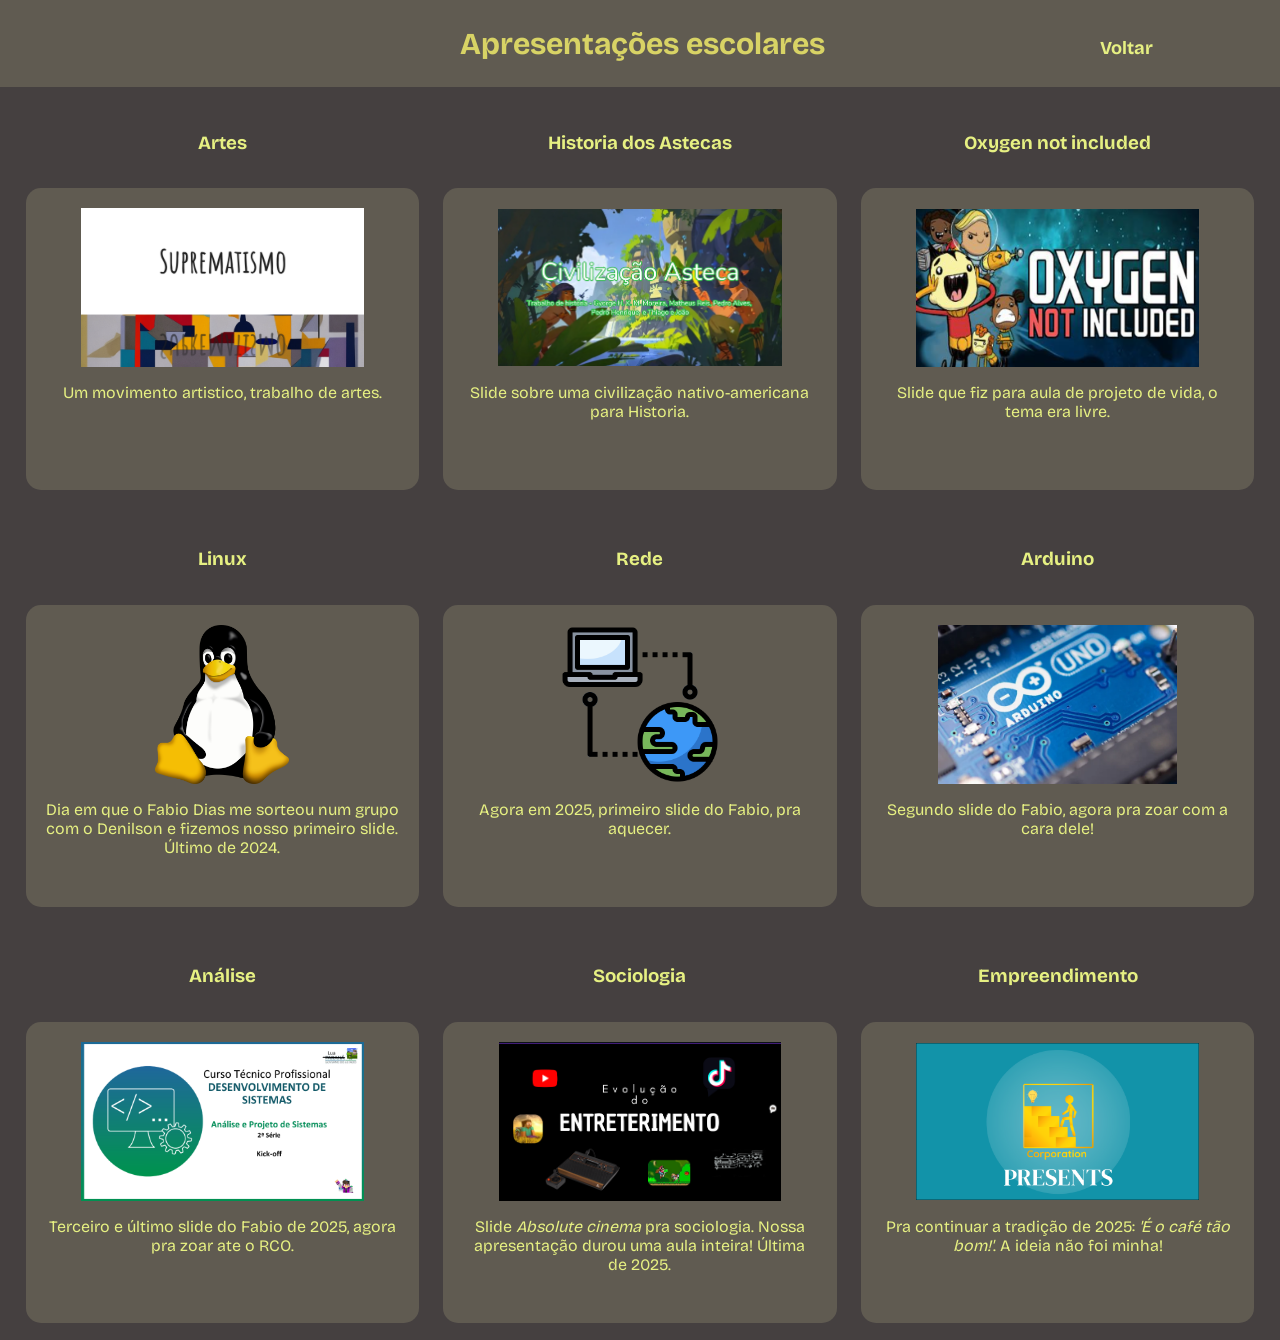
==== index.html @ 07267a41 "recss2" ====
<!DOCTYPE html>
<html lang="pt-br">
<head>
    <meta charset="UTF-8">
    <meta http-equiv="X-UA-Compatible" content="IE=edge">
    <meta name="viewport" content="width=device-width, initial-scale=1.0">
    <link rel="stylesheet" href="./style.css">
    <link rel="shortcut icon" href="https://gyorge-escola.github.io/imgs/logo.png">
    <link rel="preconnect" href="https://fonts.googleapis.com">
    <link rel="preconnect" href="https://fonts.gstatic.com" crossorigin>
    <link href="https://fonts.googleapis.com/css2?family=Bricolage+Grotesque:opsz,wght@12..96,200..800&display=swap" rel="stylesheet">
    <title>Apresentações</title>
</head>
<body>
    <header>Apresentações escolares <a id="home" href="https://gyorge-escola.github.io/">Voltar</a></header>
    <div id="grid">
    </div>
    <script>
        const titulos = [
            "Artes",
            "Historia dos Astecas",
            "Oxygen not included",
            "Linux",
            "Rede",
            "Arduino",
            "Análise",
            "Sociologia",
            "Empreendimento"
        ]
        const thumbs = [
            "arte.png",
            "asteca.png",
            "oni.png",
            "tux.png",
            "rede.png",
            "arduino.png",
            "analise.png",
            "sociologia.png",
            "empreendimento.png"
        ]
        const descricoes = [
            "Um movimento artistico, trabalho de artes.",
            "Slide sobre uma civilização nativo-americana para Historia.",
            "Slide que fiz para aula de projeto de vida, o tema era livre.",
            "Dia em que o Fabio Dias me sorteou num grupo com o Denilson e fizemos nosso primeiro slide. Último de 2024.",
            "Agora em 2025, primeiro slide do Fabio, pra aquecer.",
            "Segundo slide do Fabio, agora pra zoar com a cara dele!",
            "Terceiro e último slide do Fabio de 2025, agora pra zoar ate o RCO.",
            "Slide <em>Absolute cinema</em> pra sociologia. Nossa apresentação durou uma aula inteira! Última de 2025.",
            "Pra continuar a tradição de 2025: <em>'É o café tão bom!'</em>. A ideia não foi minha!",
        ]
        const links = [
            "https://docs.google.com/presentation/d/1f94IbzAib7RbrWWYk38sc-jfS3DnVcFuy_rPTwTYamw/edit?usp=sharing",
            "https://www.canva.com/design/DAGInUdtdo0/4Sky4U5C7XPAbn4J5yuI_g/view?utm_content=DAGInUdtdo0&utm_campaign=designshare&utm_medium=link2&utm_source=uniquelinks&utlId=hb396ca0690",
            "https://docs.google.com/presentation/d/1gi2H9zjzlhCpzqM5HxHHbAoIljH5sOtegU4ijX4jF2Y/edit?usp=sharing",
            "https://www.canva.com/design/DAGRsjmzT1A/jLSXsGEoaP23cXOy7Hua4g/edit?utm_content=DAGRsjmzT1A&utm_campaign=designshare&utm_medium=link2&utm_source=sharebutton",
            "https://www.canva.com/design/DAGqP3mgAeQ/i2Mkzj7LQB6U6unLHA0Euw/view?utm_content=DAGqP3mgAeQ&utm_campaign=designshare&utm_medium=link2&utm_source=uniquelinks&utlId=h4ceb4110d6",
            "https://www.canva.com/design/DAGyuIItyVo/zcEVIkOl3DgfBzdNuLAszw/view?utm_content=DAGyuIItyVo&utm_campaign=designshare&utm_medium=link2&utm_source=uniquelinks&utlId=h80e579f3dc",
            "https://www.canva.com/design/DAG2cEm5t6M/AdF_0CV5Pp2mBhx6rB0wJw/view?utm_content=DAG2cEm5t6M&utm_campaign=designshare&utm_medium=link2&utm_source=uniquelinks&utlId=h2308106337",
            "https://www.canva.com/design/DAG0dmjzbxw/I4VF8IuiXOH5r2sSR-ajYA/view?utm_content=DAG0dmjzbxw&utm_campaign=designshare&utm_medium=link2&utm_source=uniquelinks&utlId=he3ab4c1876",
            "https://www.canva.com/design/DAHCF4HsY-o/_F5vEv7NCRwFXZ1U18ThYw/edit?utm_content=DAHCF4HsY-o&utm_campaign=designshare&utm_medium=link2&utm_source=sharebutton",
        ]
        const divumlayot = document.getElementById("grid")

        for (let i = 0; i < titulos.length; i++) {
            const titulo = titulos[i]
            const thumb = thumbs[i]
            const descricao = descricoes[i]
            const link = links[i]
            
            divumlayot.innerHTML += `
            <div id="${titulo}" class="bloco">
                <h3>${titulo}</h3>
                <a href="${link}">
                    <div id="${titulo}" class="subloco">
                        <img src="./thumbs/${thumb}" alt="">
                        <p class="descri">${descricao}</p>
                    </div>
                </a>
            </div>
            `
        }
    </script>
</body>
</html>
---- style.css ----
/* Definição */

:root {
    --header: rgb(96, 91, 81);
    --texto: rgb(230, 240, 130);
    --caixas: rgb(96, 91, 81);
    --titulo: rgb(216, 211, 101);
    --background: rgb(69, 64, 64);
}

/* Geral */

body{
    padding: 0;
    margin: 0;
    color: var(--texto);
    background-color: var(--background);
    font-family: "Bricolage Grotesque", sans-serif;
    font-optical-sizing: auto;
    font-style: normal;
    font-variation-settings: "wdth" 100;
}

header{
    text-align: center;
    font-weight: bold;
    background-color: var(--header);
    color: var(--titulo);
    padding: 2%;
    font-size: 190%;
    padding-left: 28%;
}

a{
    text-decoration: none;
    color: var(--texto);
}

#home{
    font-size: 60%;
    margin-left: 30%;
}

/* Grid principal */

#grid{
    margin: 2%;
    gap: 2%;
    display: grid;
    place-items: center;
    grid-template-columns: repeat(auto-fit, minmax(350px, 1fr));
    box-sizing: border-box;
}

.bloco{
    display: grid;
    grid-template-columns: 1fr;
    text-align: center;
    aspect-ratio: 1/1;
    width: 100%;
}

.subloco{
    display: flex;
    flex-direction: column;
    justify-content: center;
    align-items: center;
    width: 100%;
    box-sizing: border-box;
    padding: 5%;
    transition: all 0.2s ease-in-out;
    background-color: var(--caixas);
    font-size: 100%;
    border-radius: 15px;
}

.subloco:hover{
    margin: -5%;
    width: 110%;
    font-size: 110%;
}

.descri{
    width: 100%;
    text-align: center;
    aspect-ratio: 5/1;
}

img{
    width: 80%;
    aspect-ratio: 16/9;
    object-fit: contain;
}
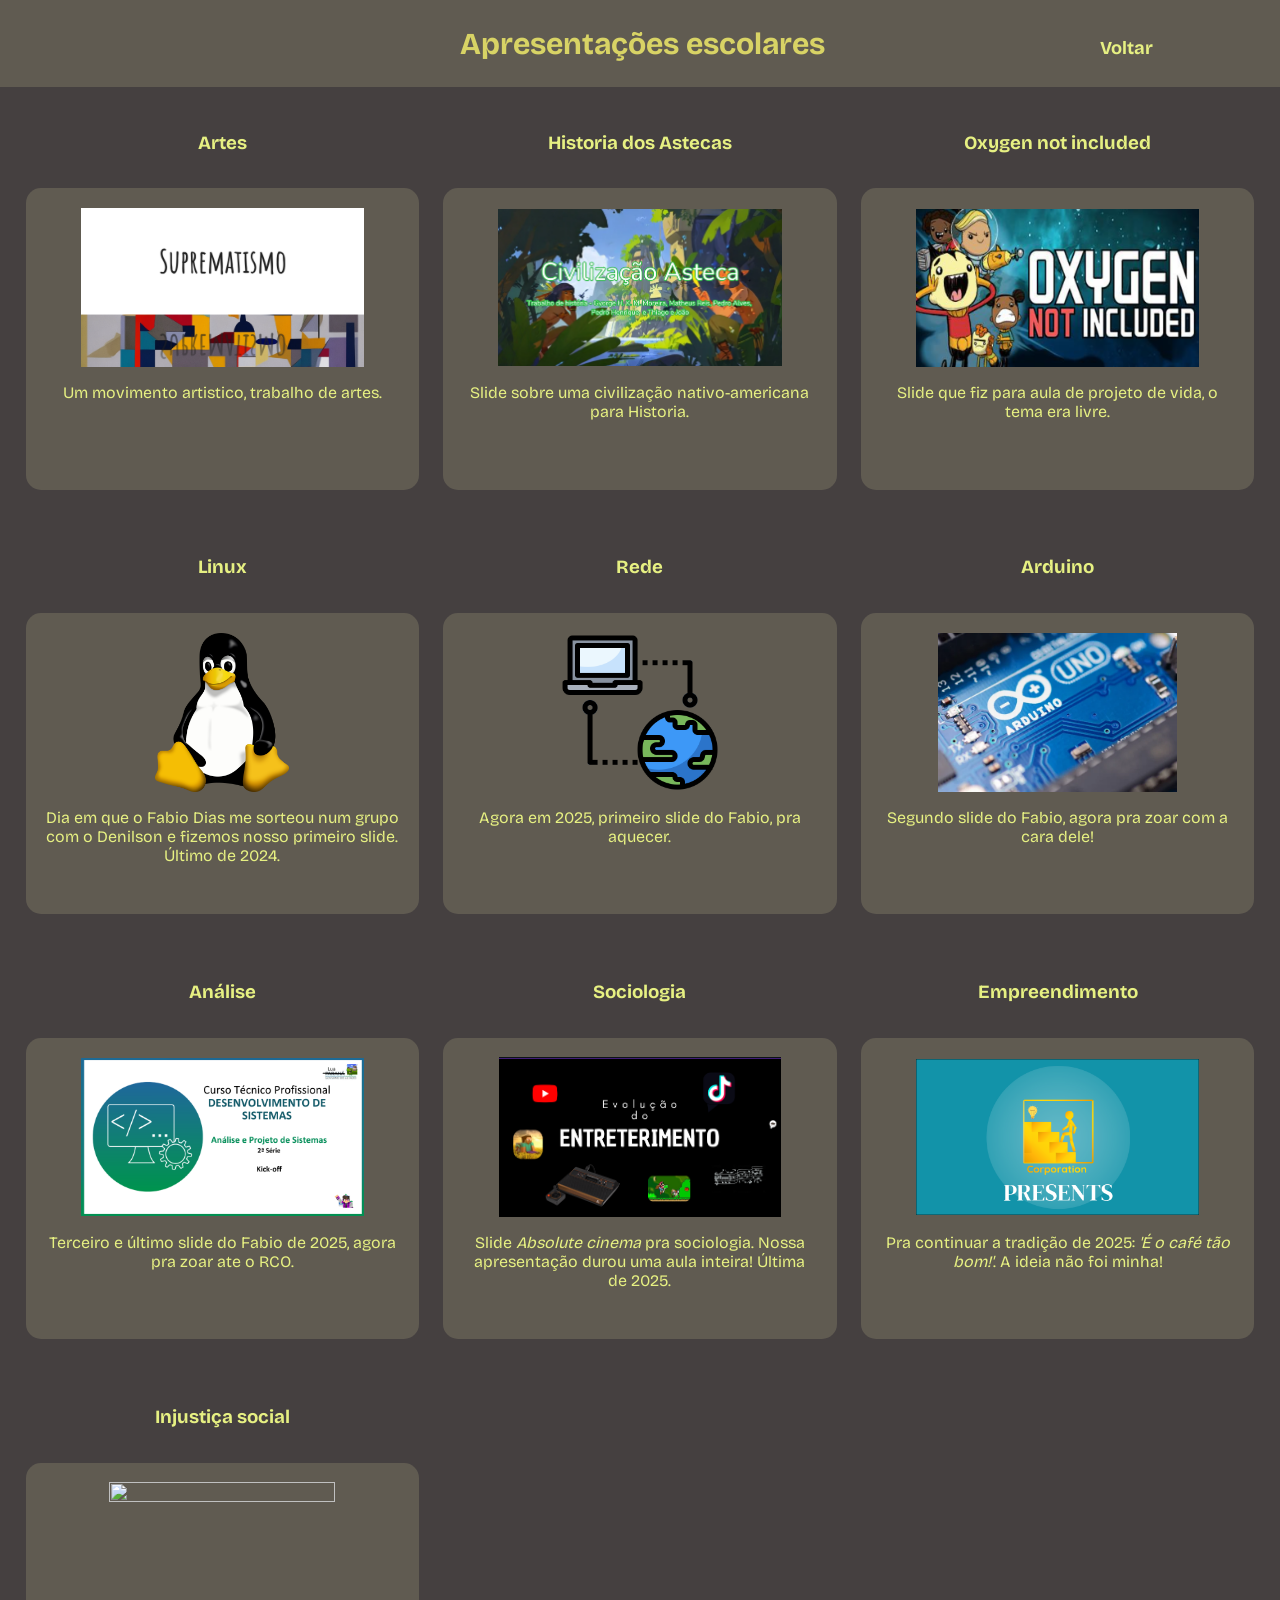
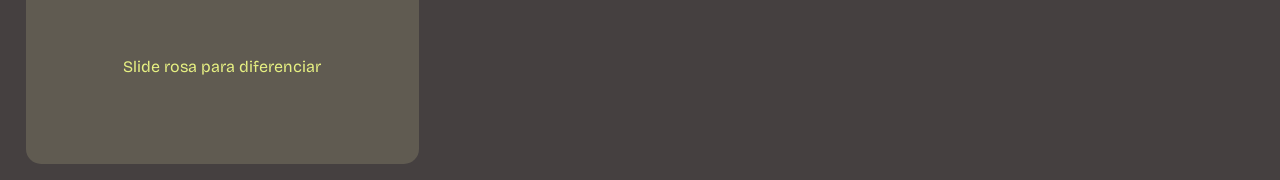
==== commit 82fc9279: "Add new titles, images, descriptions, and links" ====
--- a/index.html
+++ b/index.html
@@ -25,7 +25,8 @@
             "Arduino",
             "Análise",
             "Sociologia",
-            "Empreendimento"
+            "Empreendimento",
+            "Injustiça social"
         ]
         const thumbs = [
             "arte.png",
@@ -36,7 +37,8 @@
             "arduino.png",
             "analise.png",
             "sociologia.png",
-            "empreendimento.png"
+            "empreendimento.png",
+            "injustiça.png"
         ]
         const descricoes = [
             "Um movimento artistico, trabalho de artes.",
@@ -48,6 +50,7 @@
             "Terceiro e último slide do Fabio de 2025, agora pra zoar ate o RCO.",
             "Slide <em>Absolute cinema</em> pra sociologia. Nossa apresentação durou uma aula inteira! Última de 2025.",
             "Pra continuar a tradição de 2025: <em>'É o café tão bom!'</em>. A ideia não foi minha!",
+            "Slide rosa para diferenciar"
         ]
         const links = [
             "https://docs.google.com/presentation/d/1f94IbzAib7RbrWWYk38sc-jfS3DnVcFuy_rPTwTYamw/edit?usp=sharing",
@@ -59,6 +62,7 @@
             "https://www.canva.com/design/DAG2cEm5t6M/AdF_0CV5Pp2mBhx6rB0wJw/view?utm_content=DAG2cEm5t6M&utm_campaign=designshare&utm_medium=link2&utm_source=uniquelinks&utlId=h2308106337",
             "https://www.canva.com/design/DAG0dmjzbxw/I4VF8IuiXOH5r2sSR-ajYA/view?utm_content=DAG0dmjzbxw&utm_campaign=designshare&utm_medium=link2&utm_source=uniquelinks&utlId=he3ab4c1876",
             "https://www.canva.com/design/DAHCF4HsY-o/_F5vEv7NCRwFXZ1U18ThYw/edit?utm_content=DAHCF4HsY-o&utm_campaign=designshare&utm_medium=link2&utm_source=sharebutton",
+            "https://canva.link/nerqxshpy9p4ibs"
         ]
         const divumlayot = document.getElementById("grid")
 
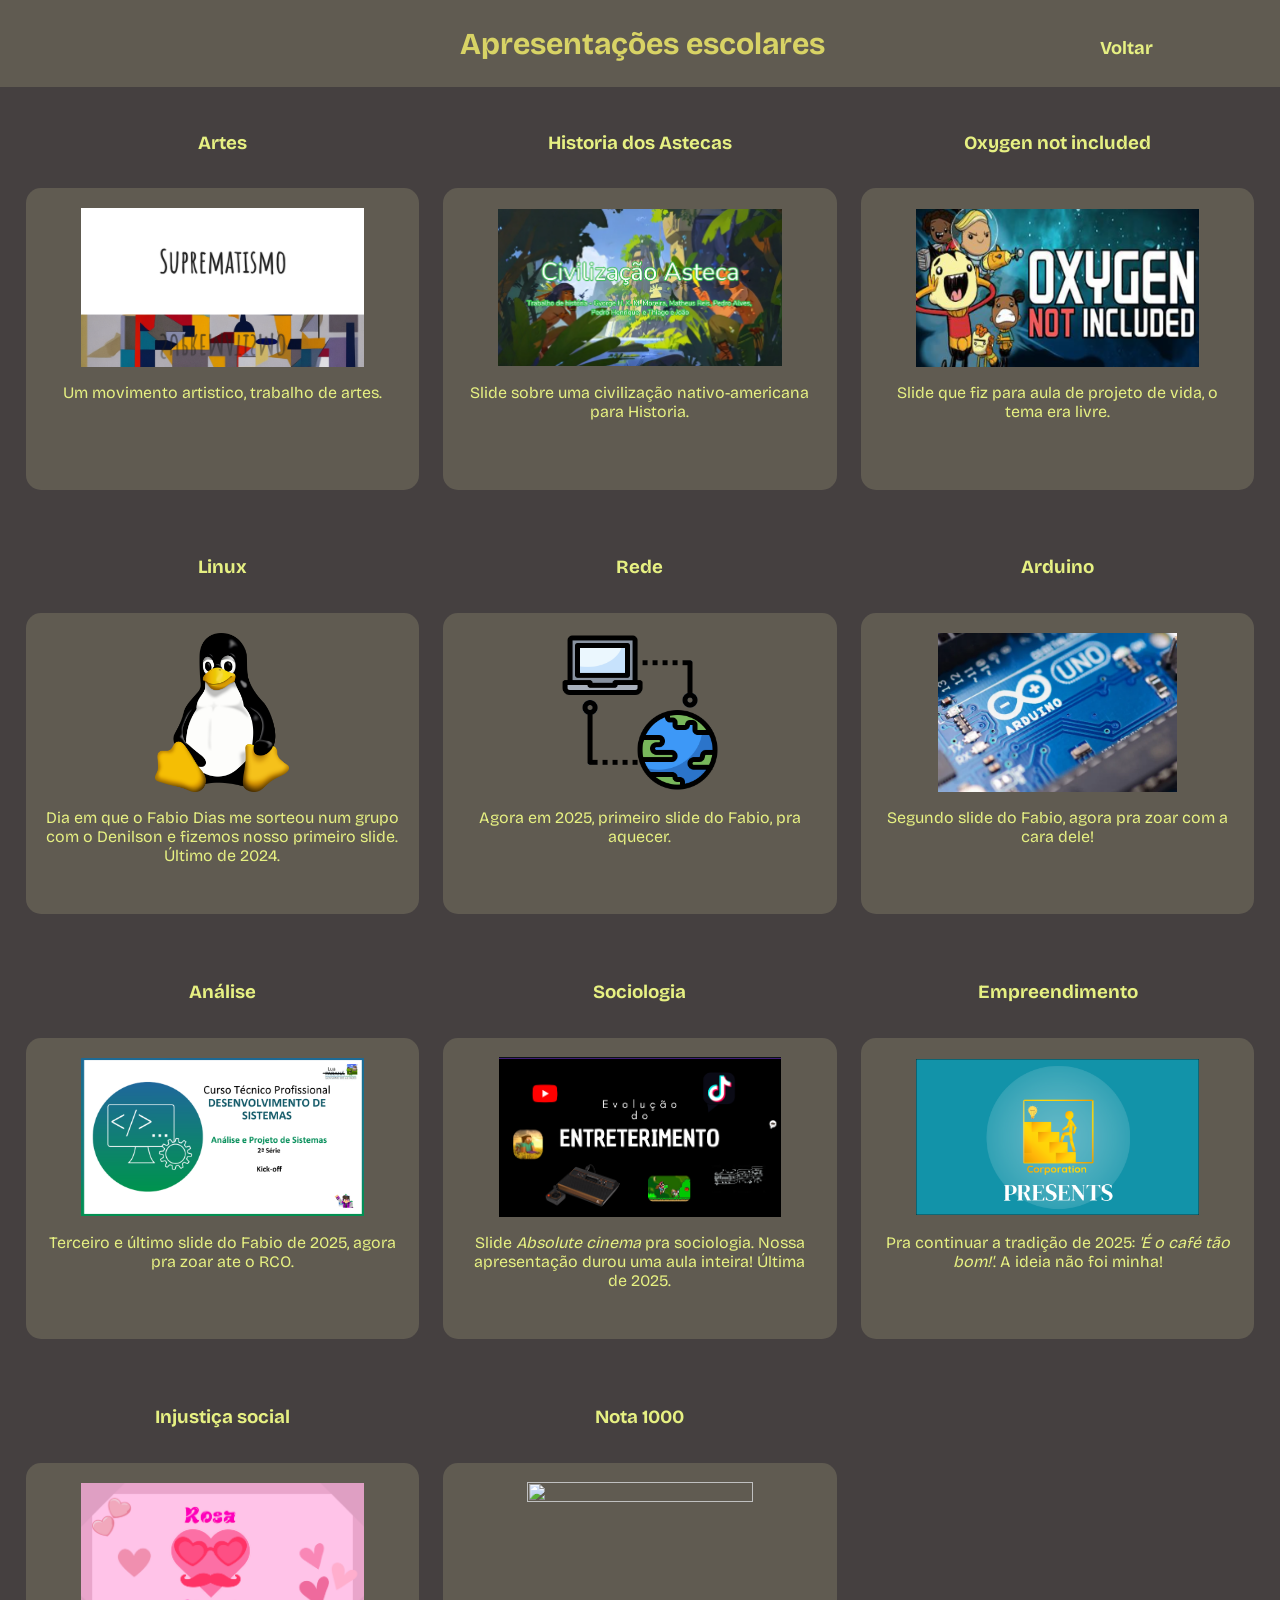
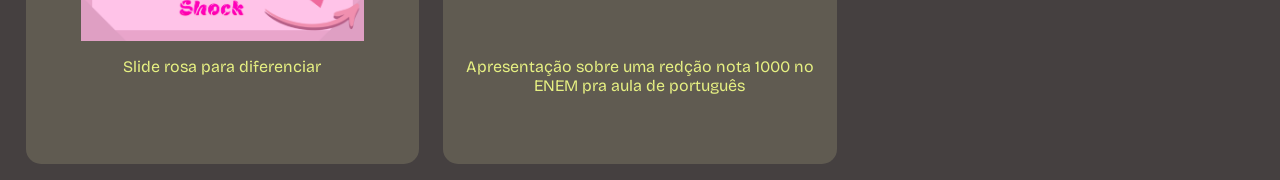
==== commit a0198187: "Add new titles, descriptions, and links in index.html" ====
--- a/index.html
+++ b/index.html
@@ -26,7 +26,8 @@
             "Análise",
             "Sociologia",
             "Empreendimento",
-            "Injustiça social"
+            "Injustiça social",
+            "Nota 1000",
         ]
         const thumbs = [
             "arte.png",
@@ -38,7 +39,8 @@
             "analise.png",
             "sociologia.png",
             "empreendimento.png",
-            "injustiça.png"
+            "injustiça.png",
+            "notamil.png"
         ]
         const descricoes = [
             "Um movimento artistico, trabalho de artes.",
@@ -50,7 +52,8 @@
             "Terceiro e último slide do Fabio de 2025, agora pra zoar ate o RCO.",
             "Slide <em>Absolute cinema</em> pra sociologia. Nossa apresentação durou uma aula inteira! Última de 2025.",
             "Pra continuar a tradição de 2025: <em>'É o café tão bom!'</em>. A ideia não foi minha!",
-            "Slide rosa para diferenciar"
+            "Slide rosa para diferenciar",
+            "Apresentação sobre uma redção nota 1000 no ENEM pra aula de português"
         ]
         const links = [
             "https://docs.google.com/presentation/d/1f94IbzAib7RbrWWYk38sc-jfS3DnVcFuy_rPTwTYamw/edit?usp=sharing",
@@ -62,7 +65,8 @@
             "https://www.canva.com/design/DAG2cEm5t6M/AdF_0CV5Pp2mBhx6rB0wJw/view?utm_content=DAG2cEm5t6M&utm_campaign=designshare&utm_medium=link2&utm_source=uniquelinks&utlId=h2308106337",
             "https://www.canva.com/design/DAG0dmjzbxw/I4VF8IuiXOH5r2sSR-ajYA/view?utm_content=DAG0dmjzbxw&utm_campaign=designshare&utm_medium=link2&utm_source=uniquelinks&utlId=he3ab4c1876",
             "https://www.canva.com/design/DAHCF4HsY-o/_F5vEv7NCRwFXZ1U18ThYw/edit?utm_content=DAHCF4HsY-o&utm_campaign=designshare&utm_medium=link2&utm_source=sharebutton",
-            "https://canva.link/nerqxshpy9p4ibs"
+            "https://canva.link/nerqxshpy9p4ibs",
+            "https://canva.link/lq8n4nn7ctdxj9o"
         ]
         const divumlayot = document.getElementById("grid")
 
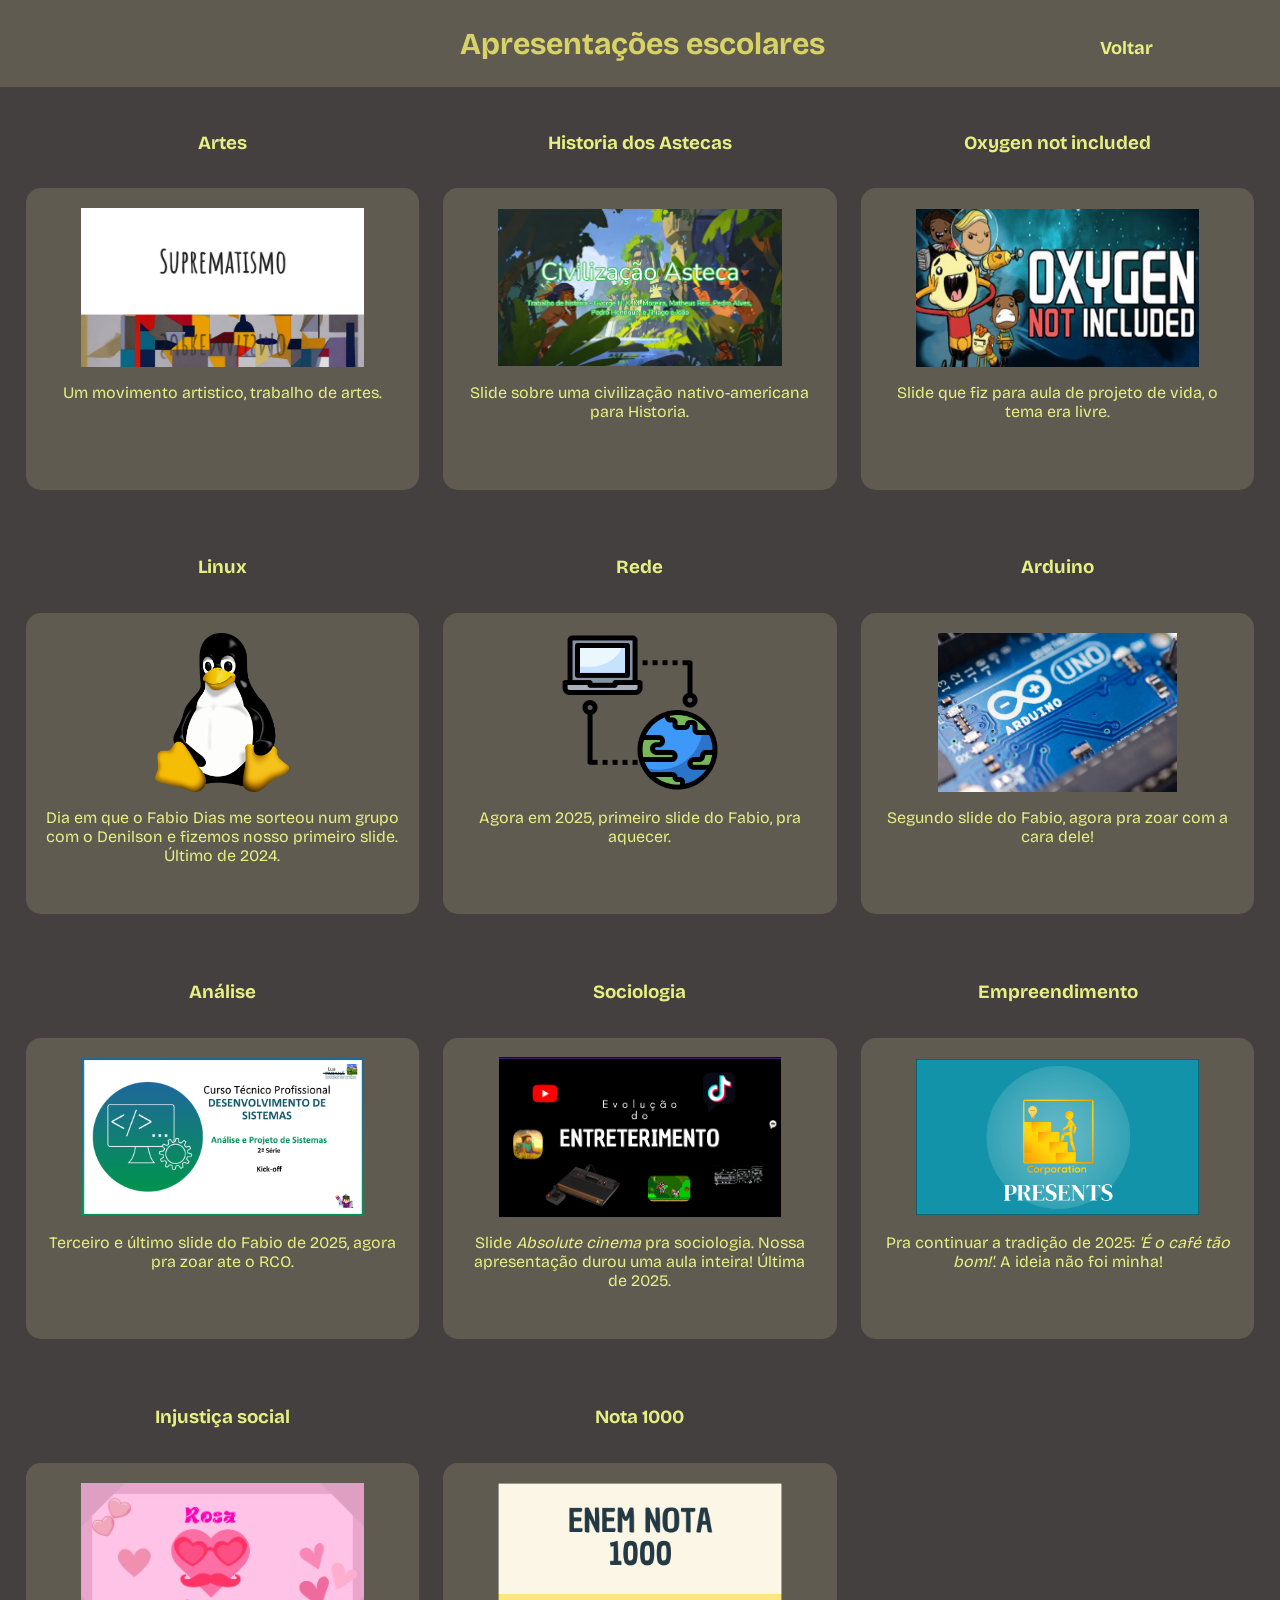
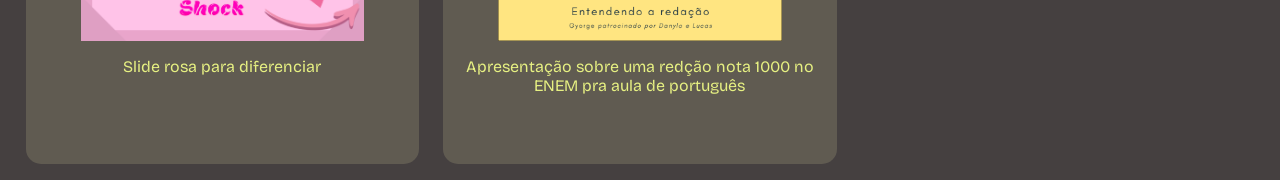
==== commit 3560ed0f: "Update index.html" ====
--- a/index.html
+++ b/index.html
@@ -10,6 +10,7 @@
     <link rel="preconnect" href="https://fonts.gstatic.com" crossorigin>
     <link href="https://fonts.googleapis.com/css2?family=Bricolage+Grotesque:opsz,wght@12..96,200..800&display=swap" rel="stylesheet">
     <title>Apresentações</title>
+    <base target="_top">
 </head>
 <body>
     <header>Apresentações escolares <a id="home" href="https://gyorge-escola.github.io/">Voltar</a></header>
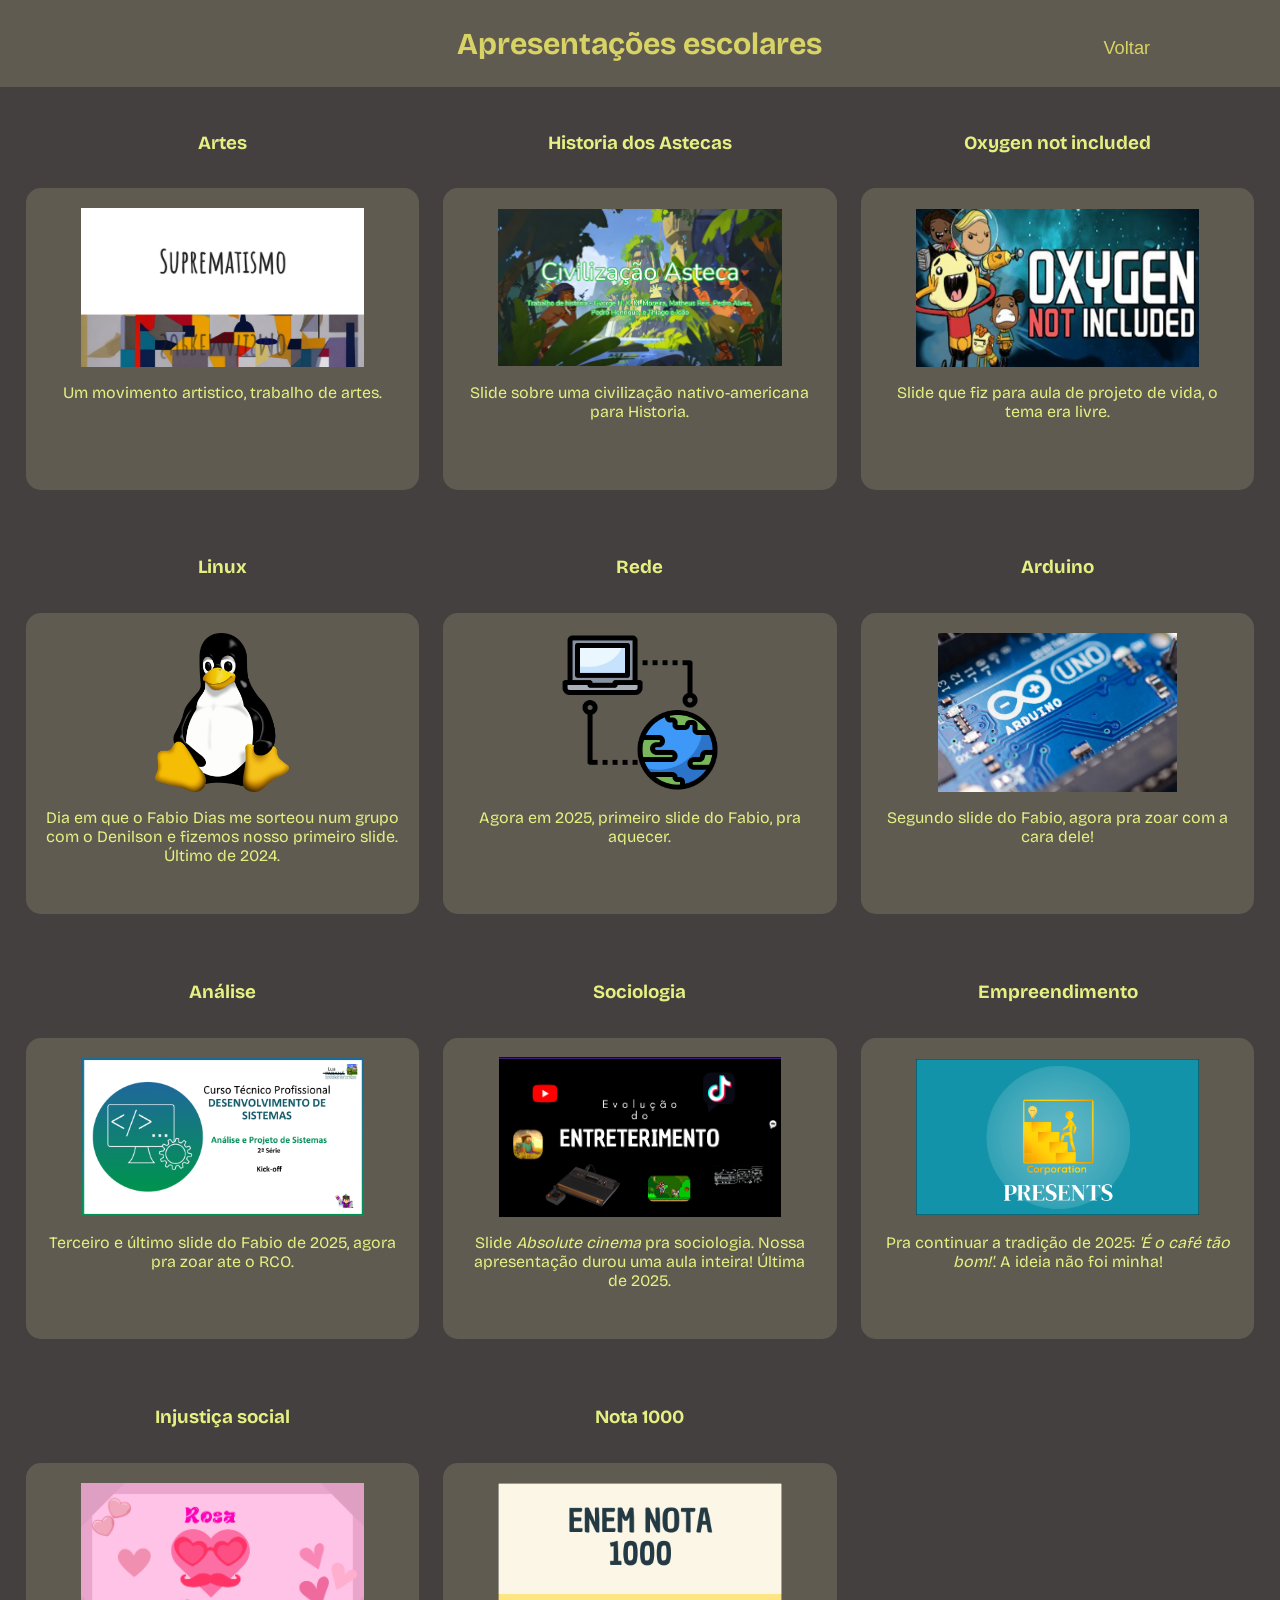
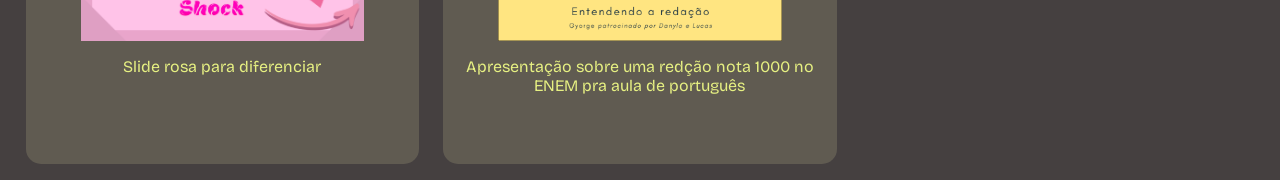
==== commit 8f00274f: "Relink + root2.0" ====
--- a/index.html
+++ b/index.html
@@ -13,7 +13,7 @@
     <base target="_top">
 </head>
 <body>
-    <header>Apresentações escolares <a id="home" href="https://gyorge-escola.github.io/">Voltar</a></header>
+    <header>Apresentações escolares <button onclick="voltar()" id="home">Voltar</button></header>
     <div id="grid">
     </div>
     <script>
@@ -89,6 +89,14 @@
             </div>
             `
         }
+
+        function voltar() {
+            if (window.self !== window.top) {
+                window.parent.deSite()
+            } else {
+                window.location.href = "https://gyorge-escola.github.io/";
+            }
+        }
     </script>
 </body>
 </html>
--- a/style.css
+++ b/style.css
@@ -6,6 +6,9 @@
     --caixas: rgb(96, 91, 81);
     --titulo: rgb(216, 211, 101);
     --background: rgb(69, 64, 64);
+    --playerbackground: rgba(96, 91, 81,0.9);
+    --playerprogress: rgb(216, 211, 101);
+    --playertext: rgb(230, 240, 130);
 }
 
 /* Geral */
@@ -39,6 +42,9 @@
 #home{
     font-size: 60%;
     margin-left: 30%;
+    background-color: var(--header);
+    color: var(--titulo);
+    border: none;
 }
 
 /* Grid principal */
